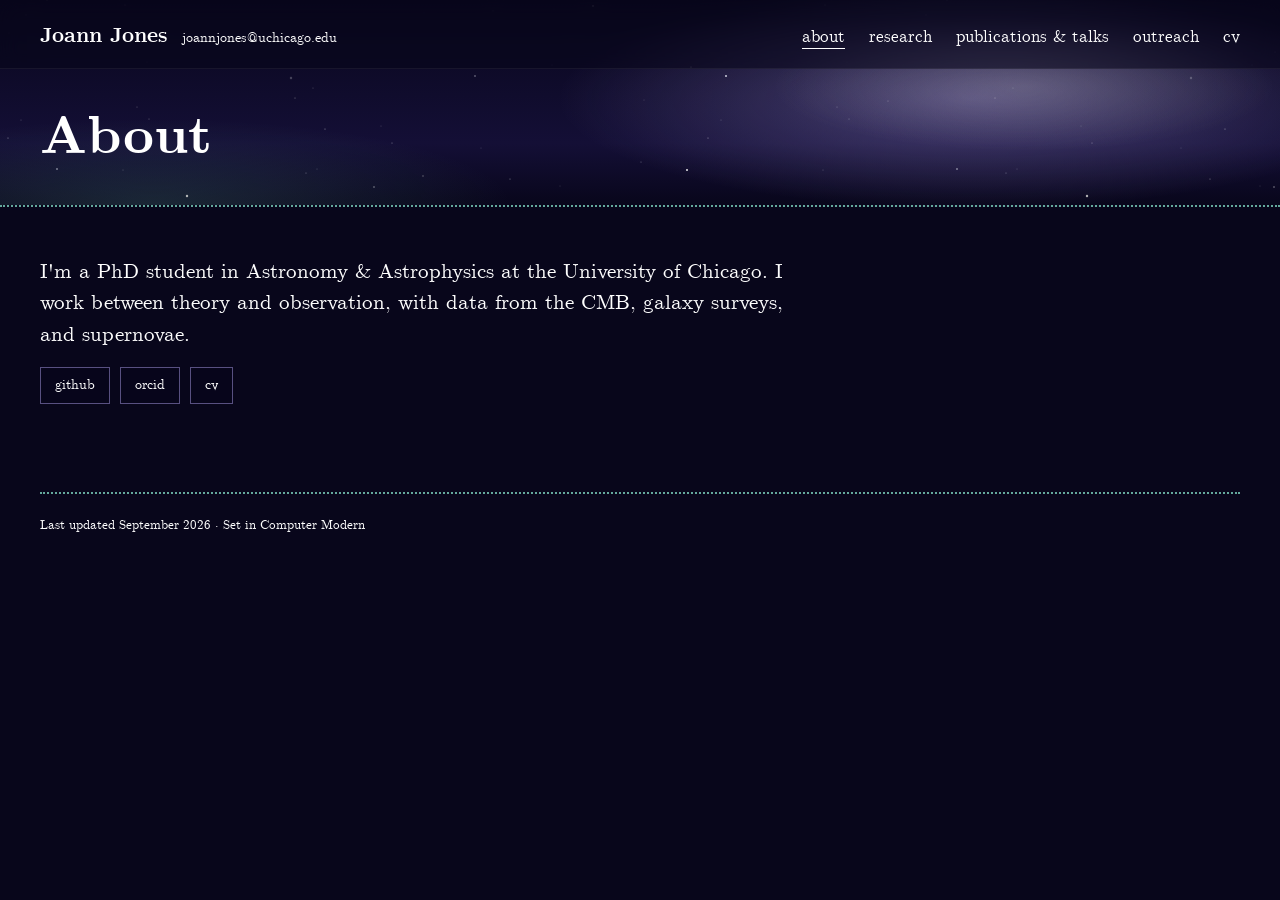
==== about.html @ 7b954d5d "split into pages, nebula masthead, drifting stars" ====
<!DOCTYPE html>
<html lang="en">
<head>
<meta charset="utf-8">
<meta name="viewport" content="width=device-width, initial-scale=1">
<title>About · Joann Jones</title>
<meta name="description" content="Joann Jones, PhD student in astronomy and astrophysics at the University of Chicago. Evolving dark energy, large-scale structure, and the CMB.">
<link rel="stylesheet" href="style.css">
</head>
<body>
<div class="topbar">
  <div class="wrap">
    <nav class="topnav">
      <span class="id"><a class="home" href="index.html">Joann Jones</a><a class="email" href="mailto:joannjones@uchicago.edu">joannjones@uchicago.edu</a></span>
      <a href="about.html" aria-current="page">about</a>
      <a href="research.html">research</a>
      <a href="publications.html">publications &amp; talks</a>
      <a href="outreach.html">outreach</a>
      <a href="cv.pdf">cv</a>
    </nav>
  </div>
</div>

<header class="sky band">
  <div class="wrap">
    <h1 class="page-title">About</h1>
    <div style="height:30px"></div>
  </div>
</header>

<main class="wrap">

<div class="about">
  <div>
    <p>I'm a PhD student in Astronomy &amp; Astrophysics at the University of Chicago. I work between theory
    and observation, with data from the CMB, galaxy surveys, and supernovae.</p>
    <div class="chips">
          <a href="https://github.com/joannjones415">github</a>
          <a href="https://orcid.org/0009-0001-8586-5956">orcid</a>
          <a href="cv.pdf">cv</a>
        </div>
  </div>
</div>

</main>

<div class="wrap"><footer class="footer">Last updated September 2026 · Set in Computer Modern</footer></div>
</body>
</html>
---- style.css ----
/* =====================================================================
   style.css, Joann Jones (mockup b2, one page per section)
   ---------------------------------------------------------------------
   Every page links this one file. The dials in :root control color,
   type, and spacing for the whole site. Sections below are numbered in
   the order they first appear on the pages.

   All text is pure white. Hierarchy comes from size and weight, and no
   word inside a sentence is bolded or colored.
   ===================================================================== */


/* ---------------------------------------------------------------------
   1. FONTS
   CMU Serif Roman and Bold live in fonts/. They set every piece of
   text on the site, down to dates, chips, and labels.
   --------------------------------------------------------------------- */

@font-face{
  font-family:"CMU Serif";
  font-weight:400;
  font-display:swap;
  src:url("fonts/CMUSerif-Roman.woff2") format("woff2");
}
@font-face{
  font-family:"CMU Serif";
  font-weight:700;
  font-display:swap;
  src:url("fonts/CMUSerif-Bold.woff2") format("woff2");
}


/* ---------------------------------------------------------------------
   2. THE DIALS
   --------------------------------------------------------------------- */

:root{
  /* color. The page and its decorations are sampled from the photo. */
  --bg:        #08061b;   /* deep indigo page                          */
  --fg:        #ffffff;   /* every piece of text                       */
  --accent:    #9c8fd6;   /* periwinkle card edges and chip borders    */
  --accent-2:  #63a89c;   /* mint-teal dotted rules                    */
  --fill:      #100e26;   /* card background                           */
  --fill-2:    #171433;   /* link chips, thin rules inside cards       */
  --ghost:     #221a41;   /* the big faint year numerals               */

  /* type */
  --serif: "CMU Serif", Georgia, serif;

  --size-body:   18px;
  --size-name:   76px;    /* name on the landing page                  */
  --size-lead:   28px;    /* the one-sentence intro                    */
  --size-title:  54px;    /* page title in the band on inner pages     */
  --size-h2:     30px;    /* group headings inside a page              */
  --size-item:   19px;    /* entry titles                              */

  /* layout */
  --page-width: 1280px;
  --text-width:   72ch;
  --photo-width: 240px;
  --gutter:       40px;   /* left and right page padding               */
  --col-date:    150px;   /* date / year column on list pages          */

  /* star motion. One full drift is one tile width, so the loop is seamless. */
  --drift-near: 110s;
  --drift-far:  200s;

  /* height of the pinned top bar; the sky pads its top by this much */
  --bar-h: 64px;
}


/* ---------------------------------------------------------------------
   3. PAGE FRAME
   --------------------------------------------------------------------- */

*{ box-sizing:border-box; }

body{
  margin:0;
  background:var(--bg);
  color:var(--fg);
  font-family:var(--serif);
  font-size:var(--size-body);
  line-height:1.62;
  -webkit-font-smoothing:antialiased;
}

a{ color:inherit; text-decoration:none; }

/* Links inside running text are underlined so they stay findable
   without a color change. */
.inline-link{
  text-decoration:underline;
  text-decoration-thickness:1px;
  text-underline-offset:4px;
  text-decoration-color:rgba(255,255,255,.45);
}
.inline-link:hover{ text-decoration-color:var(--fg); }

.wrap{
  max-width:var(--page-width);
  margin:0 auto;
  padding:0 var(--gutter);
}



/* ---------------------------------------------------------------------
   4. THE SKY
   The nebula glow is painted on .sky itself. Two star layers sit on top
   in ::before (near, brighter, some twinkle) and ::after (far, fainter),
   and drift left at different speeds. Visitors who ask their system for
   reduced motion get the same stars standing still.
   --------------------------------------------------------------------- */

.sky{
  position:relative;
  overflow:hidden;
  background:
    radial-gradient(ellipse 28% 45% at 80% 42%, rgba(233,233,221,.20), transparent 70%),
    radial-gradient(ellipse 45% 75% at 76% 48%, rgba(156,143,214,.42), transparent 72%),
    radial-gradient(ellipse 40% 60% at 12% 100%, rgba(99,168,156,.20), transparent 70%),
    linear-gradient(180deg, #08061b 0%, #140f36 70%, #08061b 100%);
  border-bottom:2px dotted var(--accent-2);
}
.sky::before,
.sky::after{
  content:"";
  position:absolute;
  top:0; bottom:0; left:0;
  pointer-events:none;
}
.sky::before{
  width:calc(100% + 900px);           /* 900px = width of stars.svg     */
  background:url("images/stars.svg") repeat;
}
.sky::after{
  width:calc(100% + 700px);           /* 700px = width of stars-far.svg */
  background:url("images/stars-far.svg") repeat;
}
.sky > *{ position:relative; z-index:1; }

@media (prefers-reduced-motion:no-preference){
  .sky::before{
    background-image:url("images/stars-twinkle.svg");
    animation:drift-near var(--drift-near) linear infinite;
  }
  .sky::after{
    animation:drift-far var(--drift-far) linear infinite;
  }
}
@keyframes drift-near{ to{ transform:translateX(-900px); } }
@keyframes drift-far { to{ transform:translateX(-700px); } }


/* ---------------------------------------------------------------------
   5. TOP BAR AND NAVIGATION
   The bar is pinned to the top of the window on every page. It is see-
   through, so the sky shows behind it at the top of a page and the text
   underneath is blurred once you scroll. The same block is repeated in
   every page. Mark the page you are on with aria-current="page"; it gets
   an underline.
   --------------------------------------------------------------------- */

.topbar{
  position:fixed;
  top:0; left:0; right:0;
  z-index:20;
  background:rgba(8,6,27,.55);
  -webkit-backdrop-filter:blur(10px);
  backdrop-filter:blur(10px);
  border-bottom:1px solid rgba(255,255,255,.06);
}
.sky > .wrap{ padding-top:var(--bar-h); }

.topnav{
  display:flex;
  flex-wrap:wrap;
  justify-content:flex-end;
  align-items:baseline;
  gap:6px 24px;
  padding:18px 0 16px;
  font-size:17px;
}
.topnav .id{
  margin-right:auto;
  white-space:nowrap;
}
.topnav .home{
  font-size:21px;
  font-weight:700;
}
.topnav .email{ font-size:14px; }
.topnav .home + .email{ margin-left:14px; }
.topnav a:not(.home):hover,
.topnav a[aria-current="page"]{
  text-decoration:underline;
  text-decoration-thickness:1px;
  text-underline-offset:6px;
}


/* ---------------------------------------------------------------------
   6. LANDING PAGE
   The sky fills the first screen. Name, affiliation, the short intro,
   and the contact chips sit on the left, the photo on the right.
   --------------------------------------------------------------------- */

.landing{
  min-height:100vh;
  display:flex;
  flex-direction:column;
}
.landing > .wrap{ width:100%; flex:1; display:flex; flex-direction:column; }

.hero{
  flex:1;
  display:grid;
  grid-template-columns:minmax(0,1fr) var(--photo-width);
  gap:72px;
  align-items:center;
  padding:40px 0 56px;
}

.name{
  font-size:var(--size-name);
  font-weight:700;
  line-height:1;
  margin:0 0 16px;
}
.affil{
  font-size:19px;
  line-height:1.5;
  margin:0 0 30px;
}
.lead{
  font-size:var(--size-lead);
  line-height:1.35;
  max-width:36ch;
  margin:0 0 18px;
}
.brief{
  max-width:60ch;
  margin:0 0 28px;
}

.chips{ display:flex; flex-wrap:wrap; gap:10px; }
.chips a{
    font-size:14px;
  border:1px solid rgba(156,143,214,.55);
  background:rgba(8,6,27,.45);
  padding:6px 14px;
}
.chips a:hover{ background:var(--fg); color:var(--bg); border-color:var(--fg); }

.portrait{ width:var(--photo-width); }
.portrait img{
  width:100%;
  display:block;
  border:3px solid rgba(255,255,255,.85);
  box-shadow:0 0 60px rgba(156,143,214,.35);
}

.landing-foot{
  margin-top:auto;
    font-size:13px;
  padding:0 0 22px;
}


/* ---------------------------------------------------------------------
   7. INNER PAGES: the band and the page title
   --------------------------------------------------------------------- */

.band .page-title{
  font-size:var(--size-title);
  font-weight:700;
  line-height:1.05;
  margin:0;
  padding:44px 0 10px;
}
.band .page-intro{
  font-size:19px;
  max-width:var(--text-width);
  margin:0;
  padding:0 0 40px;
}

main.wrap{ padding-top:48px; padding-bottom:24px; }

/* A group heading inside a page, with the dotted rule above it. */
.group{
  font-size:var(--size-h2);
  font-weight:700;
  line-height:1.2;
  margin:64px 0 24px;
  padding-top:40px;
  border-top:2px dotted var(--accent-2);
}
.group:first-child{ margin-top:0; padding-top:0; border-top:0; }

.footer{
  display:block;
    font-size:13px;
  border-top:2px dotted var(--accent-2);
  padding-top:20px;
  padding-bottom:70px;
  margin-top:64px;
}


/* ---------------------------------------------------------------------
   8. ABOUT PAGE
   --------------------------------------------------------------------- */

.about{
  display:grid;
  grid-template-columns:minmax(0,1fr) 360px;
  gap:64px;
  align-items:start;
}
.about p{ margin:0 0 18px; max-width:var(--text-width); }
.about p:first-child{ font-size:21px; line-height:1.5; }



/* ---------------------------------------------------------------------
   9. RESEARCH CARDS
   --------------------------------------------------------------------- */

.cards{
  display:grid;
  grid-template-columns:repeat(3, minmax(0,1fr));
  gap:22px;
  align-items:stretch;
}
.cards.two{ grid-template-columns:repeat(2, minmax(0,1fr)); }

.card{
  background:var(--fill);
  border-top:2px solid var(--accent);
  padding:24px 24px 22px;
  display:flex;
  flex-direction:column;
  gap:12px;
}
.card h3{ font-size:20px; line-height:1.3; margin:0; }
.card .summary{ font-size:16.5px; line-height:1.55; margin:0; }

/* who, where, and when, one small line */
.meta{
    font-size:13.5px;
  line-height:1.45;
  margin:0;
}

/* papers, posters, and code that came out of a project */
.outputs{
  list-style:none;
  margin:auto 0 0;          /* pushes the list to the bottom of the card */
  padding:14px 0 0;
  border-top:1px solid var(--fill-2);
  display:flex;
  flex-direction:column;
  gap:8px;
}
.outputs li{
  display:flex;
  gap:12px;
  font-size:15.5px;
  line-height:1.45;
}
.outputs .kind{
  flex:none;
  width:56px;
  font-size:13px;
  padding-top:2px;
}


/* ---------------------------------------------------------------------
   10. LIST PAGES: publications, talks, teaching
   A date or year column on the left, entries on the right.
   --------------------------------------------------------------------- */

.year-block{
  display:grid;
  grid-template-columns:var(--col-date) minmax(0,1fr);
  gap:36px;
  padding:34px 0;
  border-top:1px solid var(--fill-2);
}
.year-block:first-child,
.group + .year-block{ border-top:0; padding-top:0; }
.year{
  font-size:56px;
  font-weight:700;
  line-height:.95;
  color:var(--ghost);
  font-variant-numeric:tabular-nums;
}
.year.label{ font-size:24px; line-height:1.25; }

.paper{ display:flex; flex-direction:column; gap:4px; margin-bottom:26px; }
.paper:last-child{ margin-bottom:0; }
.paper .title{ font-size:20px; font-weight:700; line-height:1.35; max-width:60ch; }
.paper .authors{ font-size:17px; }
.paper .venue{ font-size:14px; }

.links{ display:flex; flex-wrap:wrap; gap:8px; margin-top:8px; }
.links a{
    font-size:13px;
  background:var(--fill-2);
  padding:4px 12px;
}
.links a:hover{ background:var(--fg); color:var(--bg); }

.timeline{ list-style:none; margin:0; padding:0; }
.timeline li{
  display:grid;
  grid-template-columns:var(--col-date) minmax(0,1fr);
  gap:36px;
  padding:18px 0;
  border-top:1px solid var(--fill-2);
}
.timeline li:first-child{ border-top:0; padding-top:0; }
.timeline .when{ font-size:14.5px; padding-top:3px; }
.timeline .kind{
  display:block;
  font-size:13px;
  margin-top:2px;
}
.timeline .role{ font-size:var(--size-item); font-weight:700; line-height:1.4; display:block; max-width:64ch; }
.timeline .detail{ display:block; max-width:var(--text-width); }


/* ---------------------------------------------------------------------
   11. LOWERCASE BUTTONS
   Buttons are lowercase. Everything else keeps the case it is written in.
   --------------------------------------------------------------------- */

.chips a,
.brief a,
.links a{
  text-transform:lowercase;
}

/* contact chips under the about paragraph */
.about .chips{ margin-top:10px; }


/* ---------------------------------------------------------------------
   12. SMALL SCREENS
   --------------------------------------------------------------------- */

@media (max-width:1000px){
  :root{ --size-name:58px; --photo-width:200px; }
  .hero{ gap:40px; }
  .about{ grid-template-columns:1fr; }
  .cards, .cards.two{ grid-template-columns:1fr; }
}
@media (max-width:680px){
  :root{
    --gutter:20px; --size-name:44px; --size-lead:23px; --size-title:40px;
    --size-h2:25px; --text-width:100%; --photo-width:170px;
  }
  :root{ --bar-h:104px; }
  .topnav{ justify-content:flex-start; gap:4px 16px; font-size:16px; padding:12px 0; }
  .topnav .id{ width:100%; white-space:normal; }
  .hero{ grid-template-columns:1fr; padding:28px 0 36px; }
  .portrait{ order:-1; }
  .year-block, .timeline li{ grid-template-columns:1fr; gap:4px; }
  .year{ font-size:38px; }
}
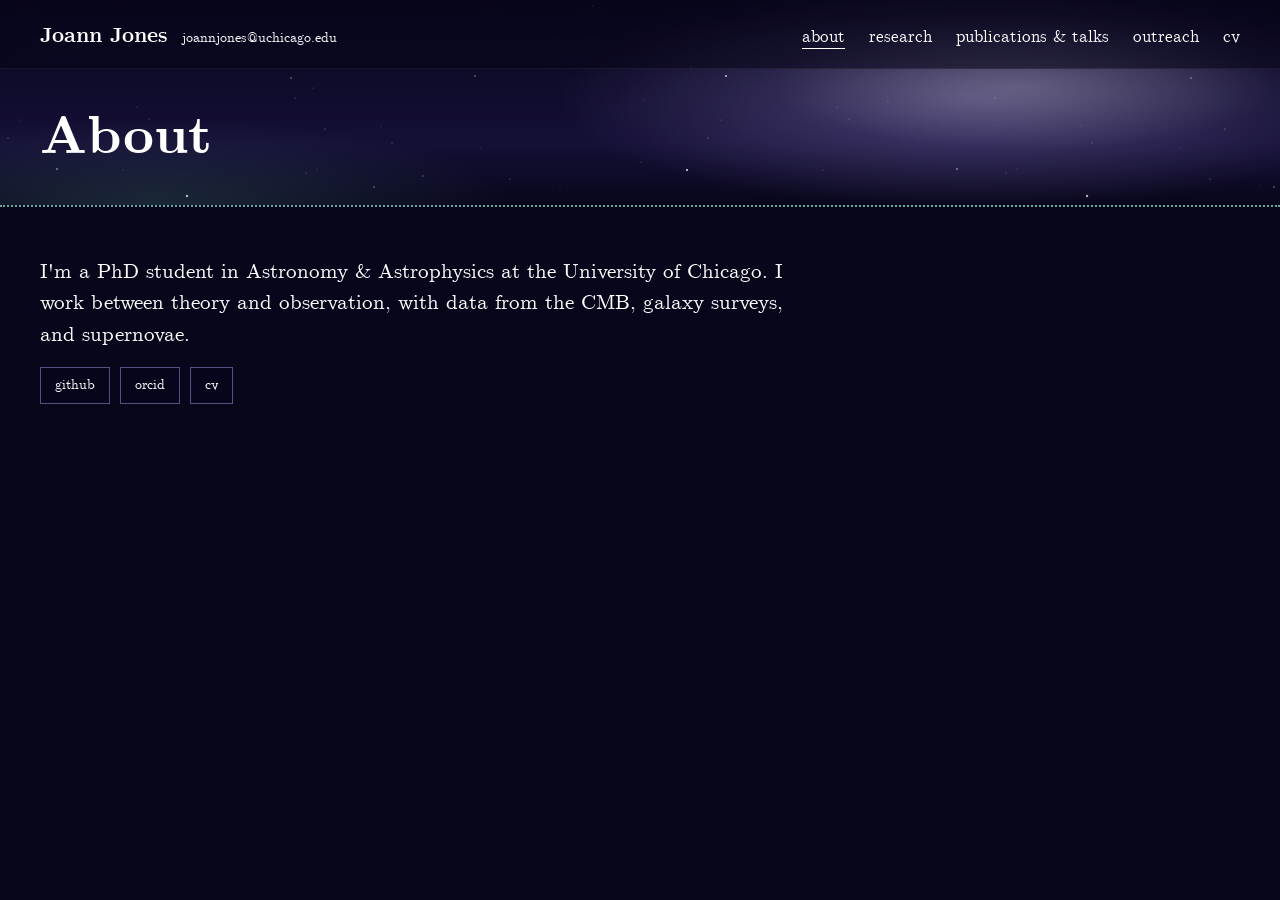
==== commit 727d85ed: "Update research and publications" ====
--- a/about.html
+++ b/about.html
@@ -44,6 +44,5 @@
 
 </main>
 
-<div class="wrap"><footer class="footer">Last updated September 2026 · Set in Computer Modern</footer></div>
 </body>
 </html>
--- a/style.css
+++ b/style.css
@@ -262,11 +262,6 @@
   box-shadow:0 0 60px rgba(156,143,214,.35);
 }
 
-.landing-foot{
-  margin-top:auto;
-    font-size:13px;
-  padding:0 0 22px;
-}
 
 
 /* ---------------------------------------------------------------------
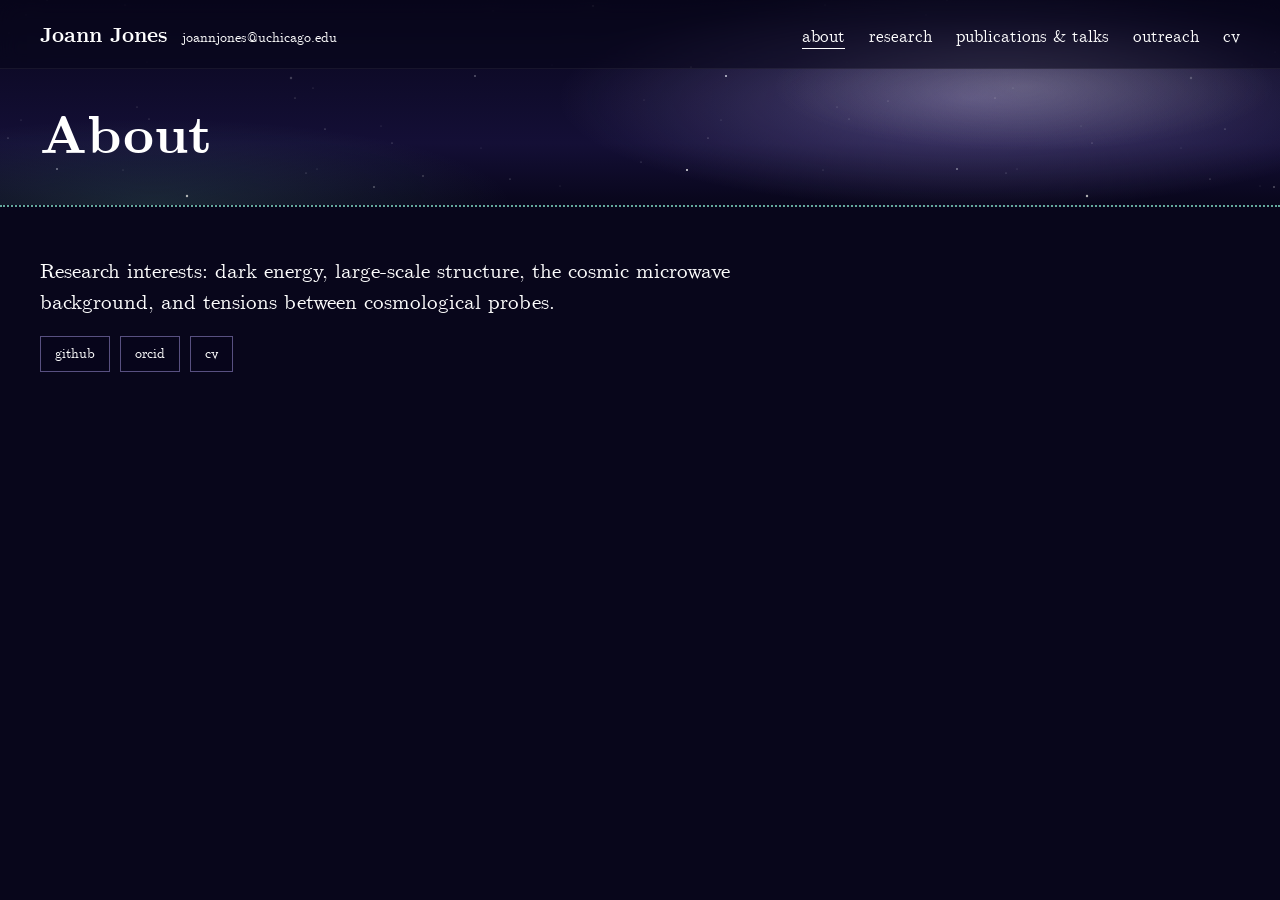
==== commit 1c40ac13: "Trim research cards; about page shows research interests for now" ====
--- a/about.html
+++ b/about.html
@@ -32,8 +32,8 @@
 
 <div class="about">
   <div>
-    <p>I'm a PhD student in Astronomy &amp; Astrophysics at the University of Chicago. I work between theory
-    and observation, with data from the CMB, galaxy surveys, and supernovae.</p>
+    <p>Research interests: dark energy, large-scale structure, the cosmic microwave background, and tensions
+    between cosmological probes.</p>
     <div class="chips">
           <a href="https://github.com/joannjones415">github</a>
           <a href="https://orcid.org/0009-0001-8586-5956">orcid</a>
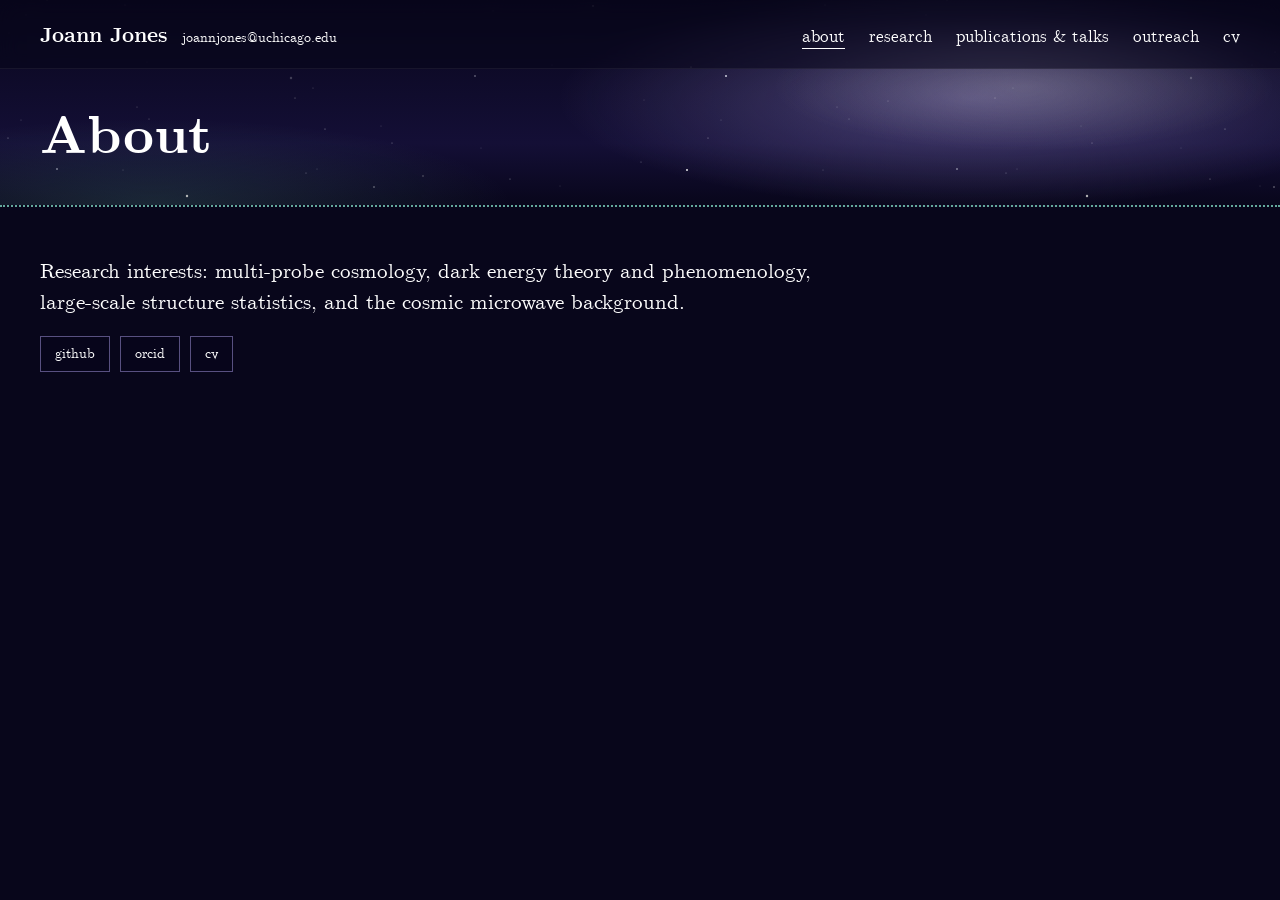
==== commit da581bf2: "Reorder research, abstract-based descriptions, drop Jan 2026 poster and in-prep DES entry, new CV" ====
--- a/about.html
+++ b/about.html
@@ -32,8 +32,8 @@
 
 <div class="about">
   <div>
-    <p>Research interests: dark energy, large-scale structure, the cosmic microwave background, and tensions
-    between cosmological probes.</p>
+    <p>Research interests: multi-probe cosmology, dark energy theory and phenomenology, large-scale structure
+    statistics, and the cosmic microwave background.</p>
     <div class="chips">
           <a href="https://github.com/joannjones415">github</a>
           <a href="https://orcid.org/0009-0001-8586-5956">orcid</a>
